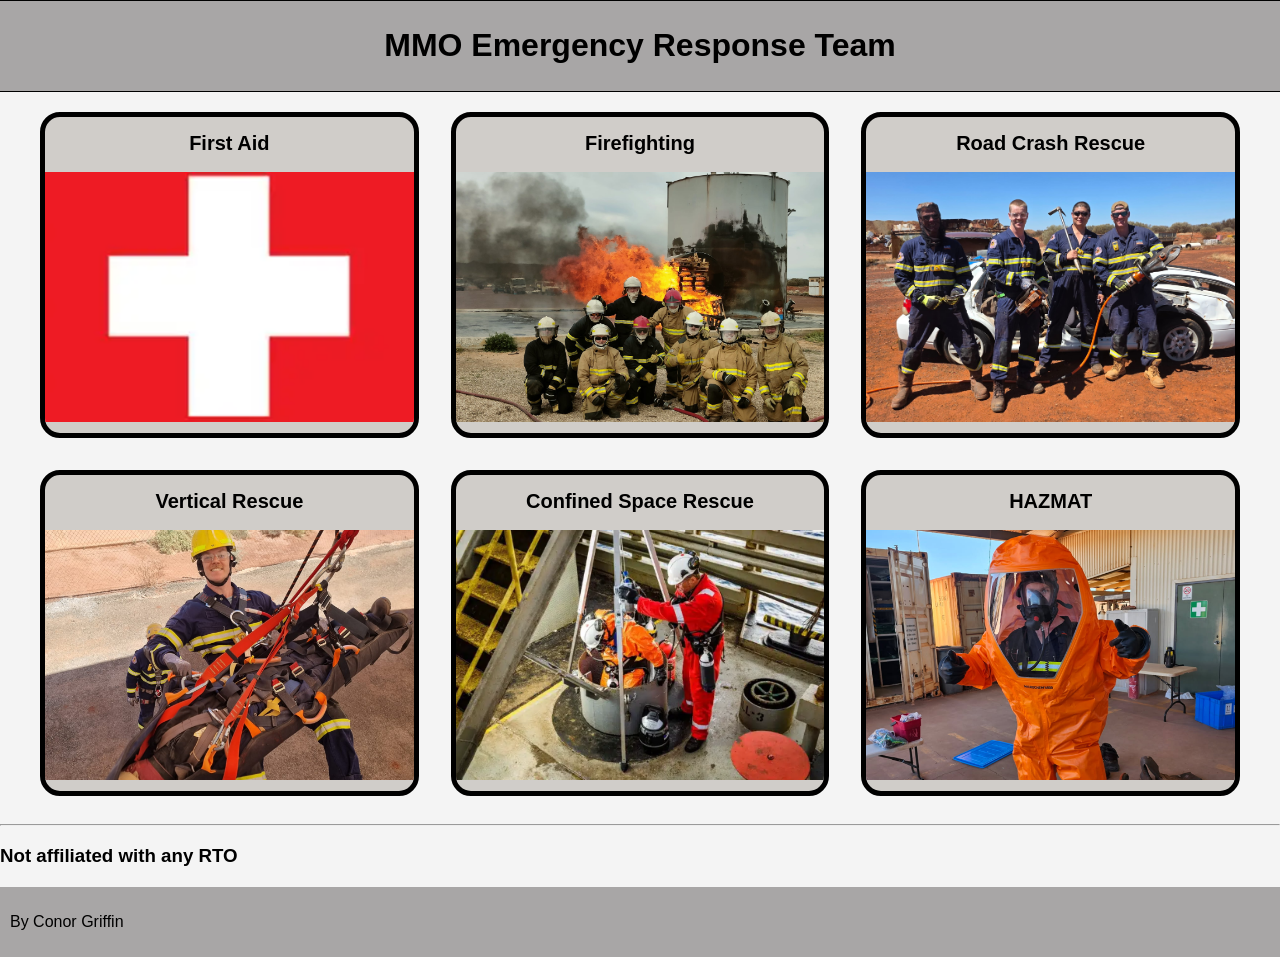
==== index.html @ 2e207e73 "Add files via upload" ====
<!DOCTYPE html>
<html lang="en">
<head>
    <meta charset="UTF-8">
    <meta name="viewport" content="width=device-width, initial-scale=1.0">
    <title>Knowmore</title>
    <link rel="stylesheet" href="./style.css" />
<style>
</style>
</head>
<body>
 <header>
  <h1>MMO Emergency Response Team</h1>
   </header>
 <div class="container">
  
    <div class="grid-container">
      <div class="grid-item">
        <div class="label"><a href=./Topics/FirstAid.html>First Aid</a></div>
        <img src="./assets/images/REDCROSS.png" alt="ERT" height="200">
      </div>
      <div class="grid-item">
        <div class="label"><a href=./Topics/FF.html>Firefighting</a></div>
        <img src="./assets/images/firefighting-pic2.png" alt="ERT" height="200">
      </div>
      <div class="grid-item">
        <div class="label"><a href=./Topics/RoadCrashRescue.html>Road Crash Rescue</a></div>
        <img src="./assets/images/RCR.png" alt="Cars" height="200">
      </div>
      <div class="grid-item">
        <div class="label"><a href=./Topics/VerticalRescue.html>Vertical Rescue</a></div>
        <img src="./assets/images/VRESCUE.png" alt="Perth" height="200">
      </div>
      <div class="grid-item">
        <div class="label"><a href=./Topics/ConfinedSpaceRescue.html>Confined Space Rescue</a></div>
        <img src="./assets/images/CSR.png" alt="History" height="200">
      </div>
      <div class="grid-item">
        <div class="label"><a href=./Topics/HAZMAT.html>HAZMAT</a></div>
        <img src="./assets/images/HAZMAT2.png" alt="History" height="200">
      </div>
    </div>
</div>
    
      <hr />
    <h3>Not affiliated with any RTO</h3>
<footer>
    <p>By Conor Griffin</p>
</footer>
</body>
</html>
---- style.css ----
h1, h2{
    color: black;
    text-align: center;
}
div {
    text-align: center;
}

a {
    color: black;
    text-decoration: none;
}
a:hover {
    text-decoration: underline;
}
.grid-container {
      display: grid;
      grid-template-rows: 1fr 1fr;
      grid-template-columns: 1fr 1fr 1fr;
      gap: 32px;
    }


    .grid-item {
      font-size: 3rem;
      background-color: rgba(129, 120, 107, 0.319);
      border: 5px solid black;
      border-radius: 20px;
      color:black;
      overflow: hidden;
    }

    .grid-item img {
        width: 100%;
        height: 250px;
        object-fit: cover;
    }

    .grid-item .label {
        font-size: 20px;
        font-weight: 550;
        text-align: center;
        min-height: 40px;
        padding-top: 15px;
    }

header {
    position: sticky;
    top: 0;
    background-color: rgb(168, 166, 166);
    text-align: center;
    padding:5px;
    border-bottom: 1px solid;
    border-top: 1px solid;
}

body {
    font-family: Arial, sans-serif;
    margin: 0;
    padding: 0;
    background-color: #f4f4f4;
}

.container {
        max-width: 1200px;
        margin: 0 auto;
        padding: 20px;
      }
    nav a {
        margin: 0 10px;
        text-decoration: none;
        color: black;
    }

footer {
    text-align: left;
    padding: 10px;
    background-color: rgb(168, 166, 166);
    margin-top: 20px;
}
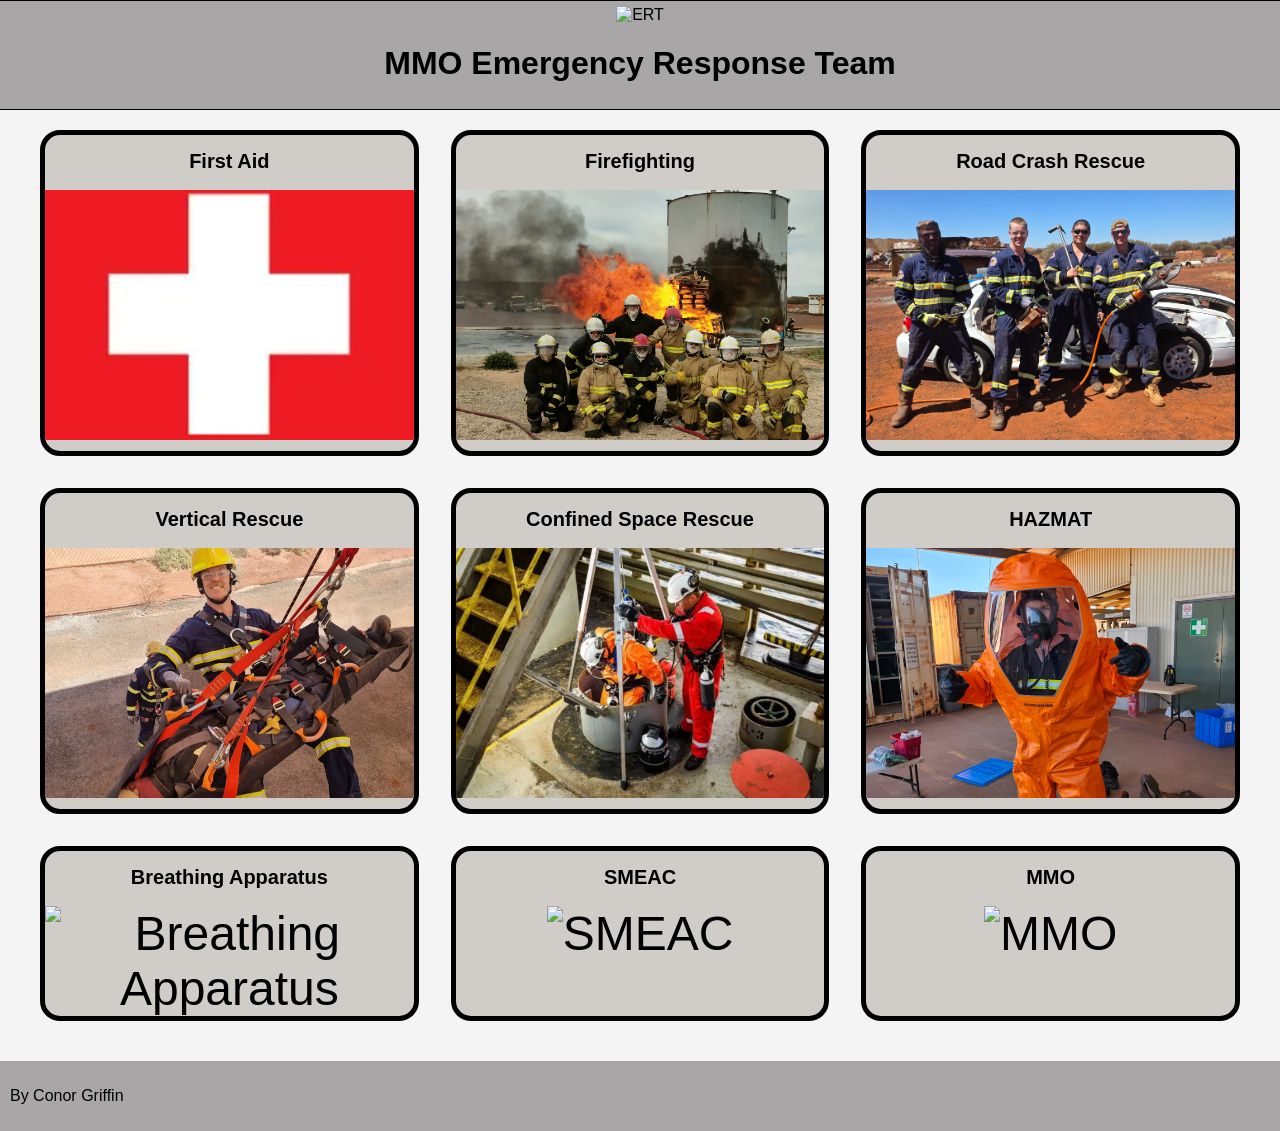
==== commit b57b6343: "Refactor index.html to enhance layout and content Updated the HTML structure to include a logo and a" ====
--- a/index.html
+++ b/index.html
@@ -10,7 +10,10 @@
 </head>
 <body>
  <header>
+  <div class="title">
+  <img class=logo src="./assets/images/LOGO.png" alt="ERT" height="80">
   <h1>MMO Emergency Response Team</h1>
+  </div>
    </header>
  <div class="container">
   
@@ -33,19 +36,29 @@
       </div>
       <div class="grid-item">
         <div class="label"><a href=./Topics/ConfinedSpaceRescue.html>Confined Space Rescue</a></div>
-        <img src="./assets/images/CSR.png" alt="History" height="200">
+        <img src="./assets/images/CSR.png" alt="Confined Space Rescue" height="200">
       </div>
       <div class="grid-item">
         <div class="label"><a href=./Topics/HAZMAT.html>HAZMAT</a></div>
-        <img src="./assets/images/HAZMAT2.png" alt="History" height="200">
+        <img src="./assets/images/HAZMAT2.png" alt="HAZMAT" height="200">
+      </div>
+      <div class="grid-item">
+        <div class="label"><a href=./Topics/BA.html>Breathing Apparatus</a></div>
+        <img src="./assets/images/BA.png" alt="Breathing Apparatus" height="200">
+      </div>
+      <div class="grid-item">
+        <div class="label"><a href=./Topics/SMEAC.html>SMEAC</a></div>
+        <img src="./assets/images/SMEAC.png" alt="SMEAC" height="200">
+      </div>
+      <div class="grid-item">
+        <div class="label"><a href=./Topics/MMO.html>MMO</a></div>
+        <img src="./assets/images/MMO.png" alt="MMO" height="200">
       </div>
     </div>
 </div>
     
-      <hr />
-    <h3>Not affiliated with any RTO</h3>
 <footer>
     <p>By Conor Griffin</p>
 </footer>
 </body>
-</html>+</html>
--- a/style.css
+++ b/style.css
@@ -53,6 +53,11 @@
     border-bottom: 1px solid;
     border-top: 1px solid;
 }
+@media (max-width: 900px) {
+    header {
+        position: static !important;
+    }
+    }
 
 body {
     font-family: Arial, sans-serif;
@@ -77,4 +82,4 @@
     padding: 10px;
     background-color: rgb(168, 166, 166);
     margin-top: 20px;
-}+}
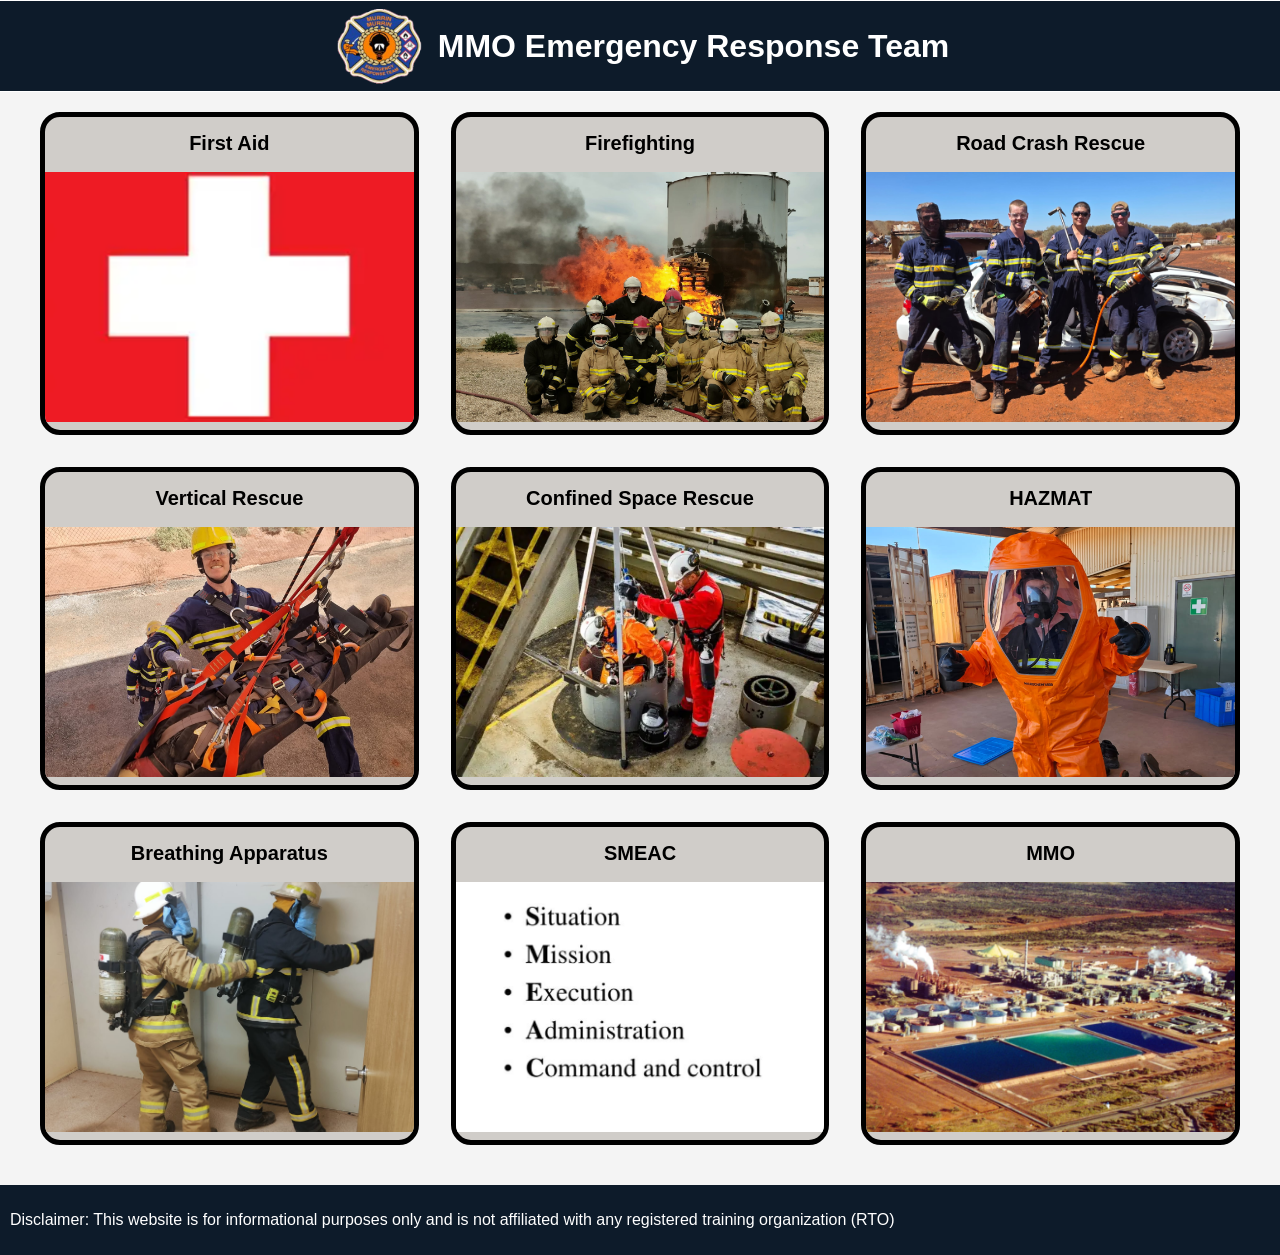
==== commit 0cb9dda0: "Change title to 'ERT MVP' and update footer Updated the title and footer content of the HTML documen" ====
--- a/index.html
+++ b/index.html
@@ -3,7 +3,7 @@
 <head>
     <meta charset="UTF-8">
     <meta name="viewport" content="width=device-width, initial-scale=1.0">
-    <title>Knowmore</title>
+    <title>ERT MVP</title>
     <link rel="stylesheet" href="./style.css" />
 <style>
 </style>
@@ -58,7 +58,7 @@
 </div>
     
 <footer>
-    <p>By Conor Griffin</p>
+    <p>Disclaimer: This website is for informational purposes only and is not affiliated with any registered training organization (RTO)</p>
 </footer>
 </body>
 </html>
--- a/style.css
+++ b/style.css
@@ -1,4 +1,9 @@
-h1, h2{
+h1 {
+    color: white;
+    text-align: center;
+}
+
+h2 {
     color: black;
     text-align: center;
 }
@@ -15,7 +20,7 @@
 }
 .grid-container {
       display: grid;
-      grid-template-rows: 1fr 1fr;
+      grid-template-rows: 1fr 1fr 1fr;
       grid-template-columns: 1fr 1fr 1fr;
       gap: 32px;
     }
@@ -47,17 +52,36 @@
 header {
     position: sticky;
     top: 0;
-    background-color: rgb(168, 166, 166);
+    background-color: #0d1b2a;
     text-align: center;
     padding:5px;
     border-bottom: 1px solid;
     border-top: 1px solid;
+    color: white;
+    display: flex;
+    justify-content: center;
+    align-items: center;
 }
+
 @media (max-width: 900px) {
     header {
         position: static !important;
     }
     }
+
+@media (max-width: 600px) {
+   .grid-container {
+      display: grid;
+      grid-template-rows: 1fr 1fr 1fr 1fr 1fr 1fr 1fr 1fr 1fr;
+      grid-template-columns: 1fr;
+      gap: 32px;
+    }
+}
+
+.grid-item {
+        font-size: 2rem;
+    }
+
 
 body {
     font-family: Arial, sans-serif;
@@ -80,6 +104,13 @@
 footer {
     text-align: left;
     padding: 10px;
-    background-color: rgb(168, 166, 166);
+    background-color: #0d1b2a;
     margin-top: 20px;
+    color:white
 }
+
+.title {
+    display: flex;
+    align-items: center;
+    gap: 10px;
+}
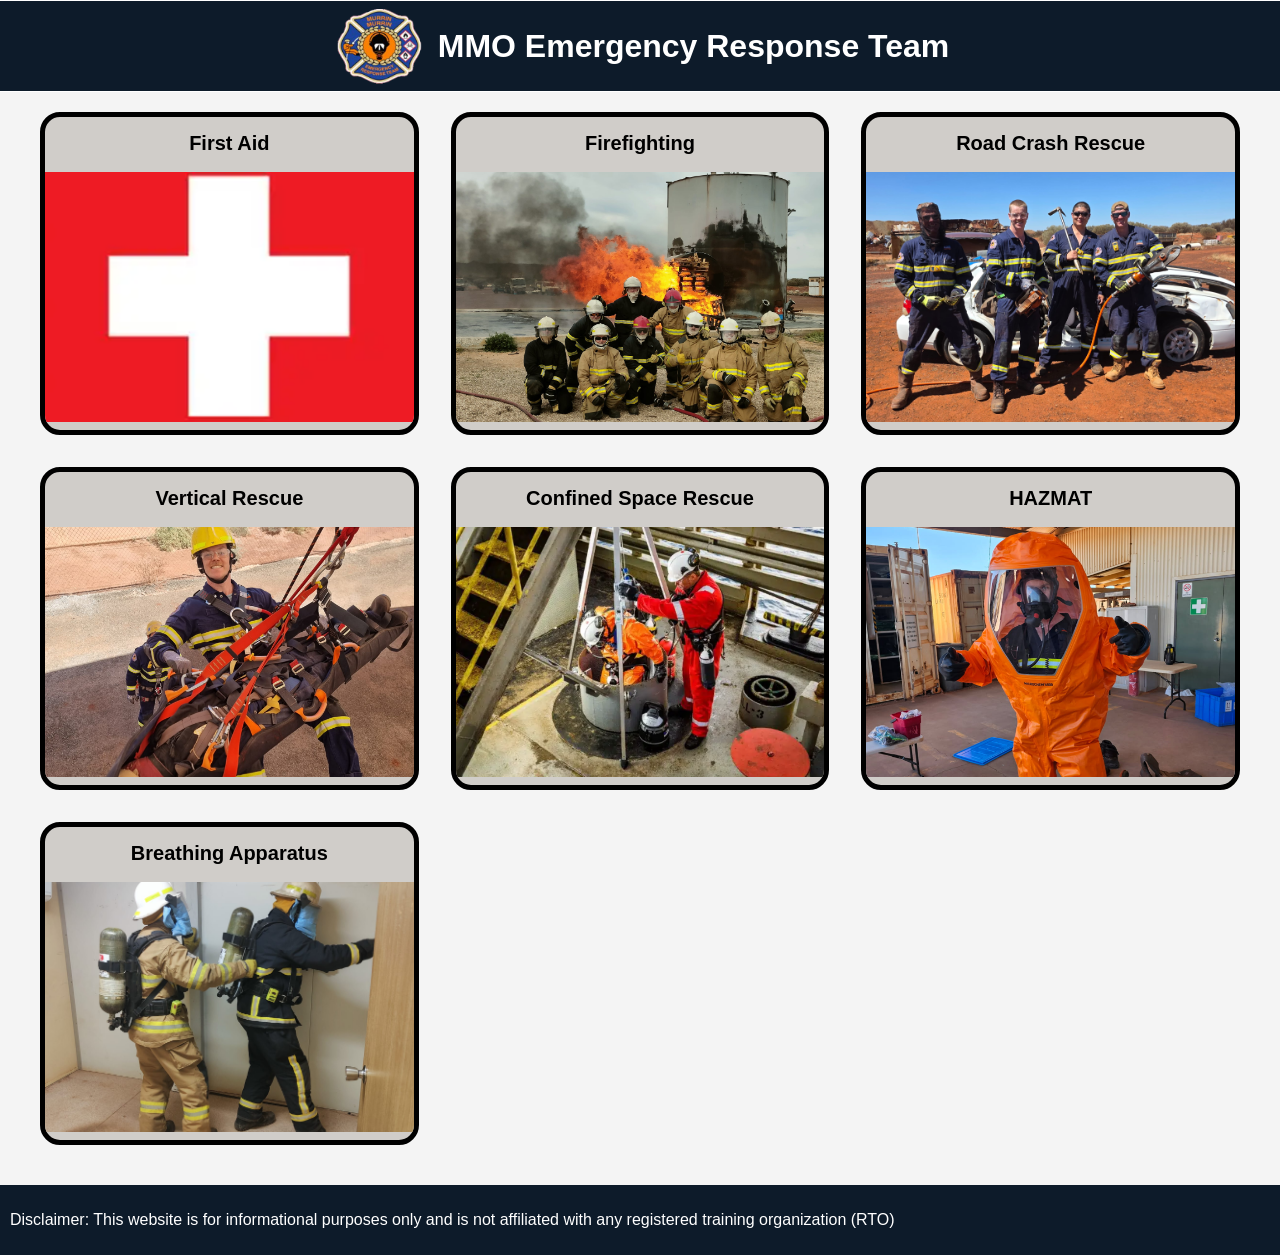
==== commit dc74895c: "Refactor index.html structure and links" ====
--- a/index.html
+++ b/index.html
@@ -3,7 +3,7 @@
 <head>
     <meta charset="UTF-8">
     <meta name="viewport" content="width=device-width, initial-scale=1.0">
-    <title>ERT MVP</title>
+    <title>Knowmore</title>
     <link rel="stylesheet" href="./style.css" />
 <style>
 </style>
@@ -18,42 +18,34 @@
  <div class="container">
   
     <div class="grid-container">
-      <div class="grid-item">
-        <div class="label"><a href=./Topics/FirstAid.html>First Aid</a></div>
+      <a href=./Topics/FirstAid.html><div class="grid-item">
+        <div class="label">First Aid</div>
         <img src="./assets/images/REDCROSS.png" alt="ERT" height="200">
-      </div>
-      <div class="grid-item">
-        <div class="label"><a href=./Topics/FF.html>Firefighting</a></div>
+      </div></a>
+      <a href=./Topics/FF.html><div class="grid-item">
+        <div class="label">Firefighting</div>
         <img src="./assets/images/firefighting-pic2.png" alt="ERT" height="200">
-      </div>
-      <div class="grid-item">
-        <div class="label"><a href=./Topics/RoadCrashRescue.html>Road Crash Rescue</a></div>
+      </div></a>
+      <a href=./Topics/RoadCrashRescue.html><div class="grid-item">
+        <div class="label">Road Crash Rescue</div>
         <img src="./assets/images/RCR.png" alt="Cars" height="200">
-      </div>
-      <div class="grid-item">
-        <div class="label"><a href=./Topics/VerticalRescue.html>Vertical Rescue</a></div>
+      </div></a>
+      <a href=./Topics/VerticalRescue.html><div class="grid-item">
+        <div class="label">Vertical Rescue</div>
         <img src="./assets/images/VRESCUE.png" alt="Perth" height="200">
-      </div>
-      <div class="grid-item">
-        <div class="label"><a href=./Topics/ConfinedSpaceRescue.html>Confined Space Rescue</a></div>
+      </div></a>
+      <a href=./Topics/ConfinedSpaceRescue.html><div class="grid-item">
+        <div class="label">Confined Space Rescue</div>
         <img src="./assets/images/CSR.png" alt="Confined Space Rescue" height="200">
-      </div>
-      <div class="grid-item">
-        <div class="label"><a href=./Topics/HAZMAT.html>HAZMAT</a></div>
+      </div></a>
+      <a href=./Topics/HAZMAT.html><div class="grid-item">
+        <div class="label">HAZMAT</div>
         <img src="./assets/images/HAZMAT2.png" alt="HAZMAT" height="200">
-      </div>
-      <div class="grid-item">
-        <div class="label"><a href=./Topics/BA.html>Breathing Apparatus</a></div>
+      </div></a>
+      <a href=./Topics/BA.html><div class="grid-item">
+        <div class="label">Breathing Apparatus</div>
         <img src="./assets/images/BA.png" alt="Breathing Apparatus" height="200">
-      </div>
-      <div class="grid-item">
-        <div class="label"><a href=./Topics/SMEAC.html>SMEAC</a></div>
-        <img src="./assets/images/SMEAC.png" alt="SMEAC" height="200">
-      </div>
-      <div class="grid-item">
-        <div class="label"><a href=./Topics/MMO.html>MMO</a></div>
-        <img src="./assets/images/MMO.png" alt="MMO" height="200">
-      </div>
+      </div></a>
     </div>
 </div>
     
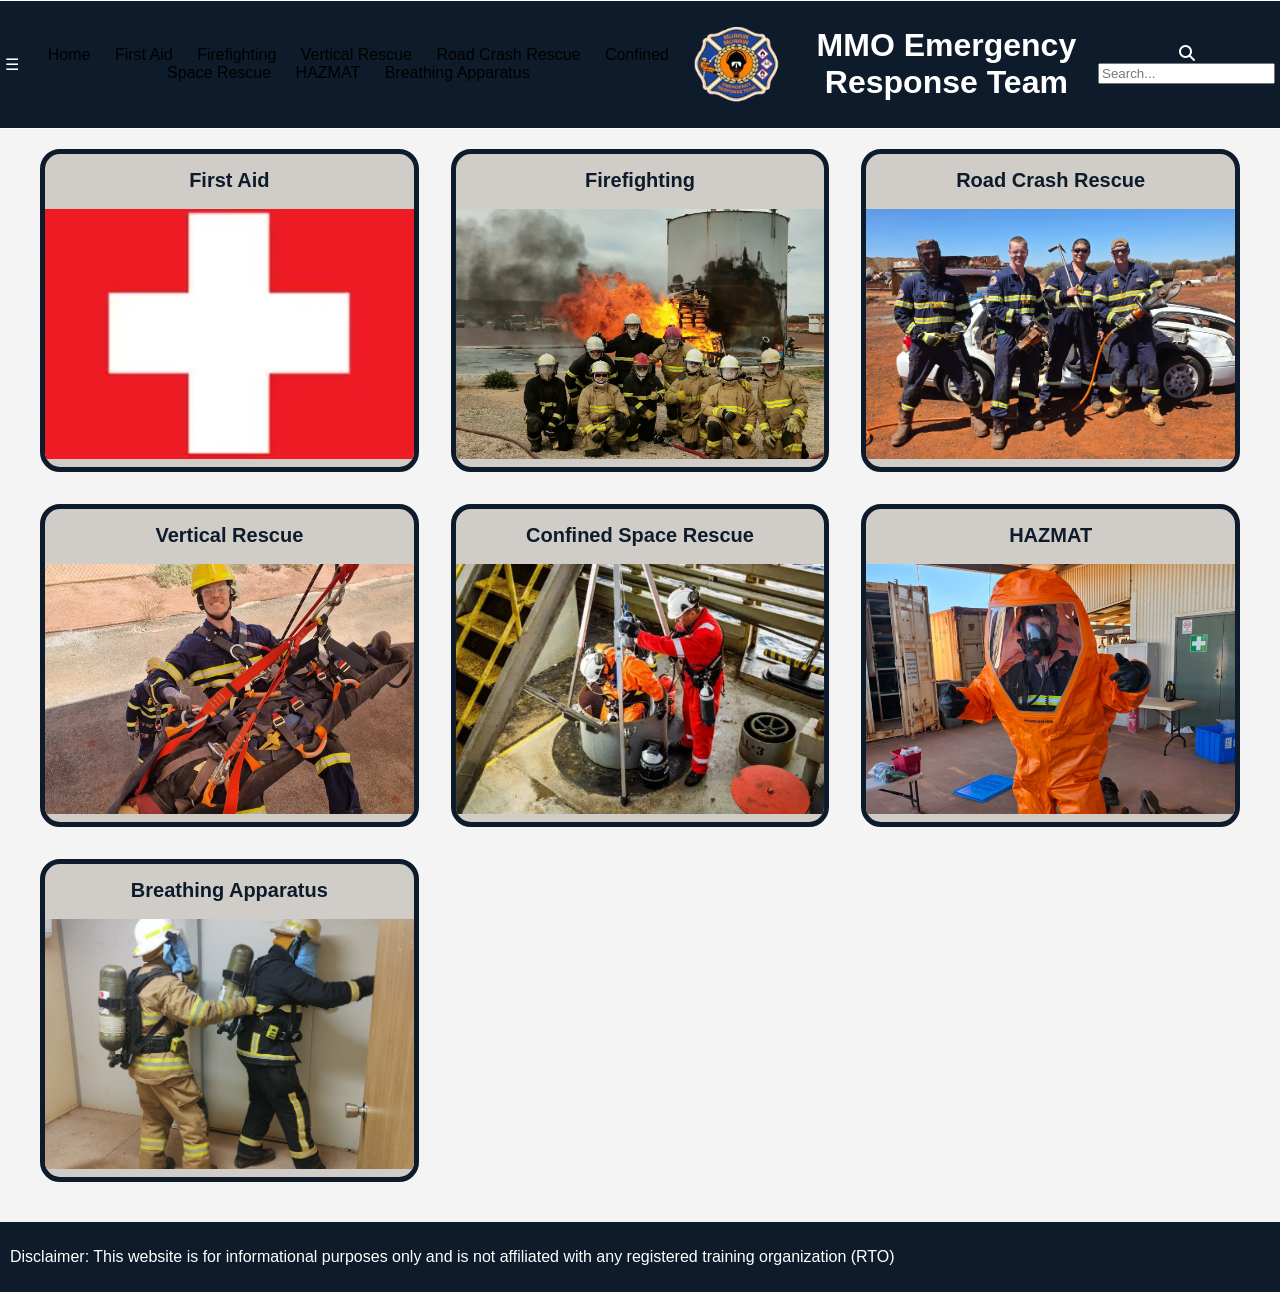
==== commit a3697164: "Update index.html" ====
--- a/index.html
+++ b/index.html
@@ -3,16 +3,34 @@
 <head>
     <meta charset="UTF-8">
     <meta name="viewport" content="width=device-width, initial-scale=1.0">
-    <title>Knowmore</title>
+    <title>ERT MVP</title>
     <link rel="stylesheet" href="./style.css" />
 <style>
 </style>
+<script src="indexscript.js"defer></script>
+<link rel="stylesheet" href="https://cdnjs.cloudflare.com/ajax/libs/font-awesome/6.5.2/css/all.min.css">
 </head>
 <body>
  <header>
+
+             <div id=menuButton class="menu-icon" onclick="toggleMenu()">☰</div>
+         <nav id="menu" class="hidden">
+        <a href="./index.html">Home</a>
+        <a href="./Topics/FirstAid.html">First Aid</a>
+        <a href="./Topics/FF.html">Firefighting</a>
+        <a href="./Topics/VerticalRescue.html">Vertical Rescue</a>
+        <a href="./Topics/RoadCrashRescue.html">Road Crash Rescue</a>
+        <a href="./Topics/ConfinedSpaceRescue.html">Confined Space Rescue</a>
+        <a href="./Topics/HAZMAT.html">HAZMAT</a>
+        <a href="./BA.html">Breathing Apparatus</a>
+    </nav>
   <div class="title">
   <img class=logo src="./assets/images/LOGO.png" alt="ERT" height="80">
   <h1>MMO Emergency Response Team</h1>
+  </div>
+  <div class="SearchBar">
+     <i class="fa-solid fa-magnifying-glass search-icon" onclick="toggleSearch()"></i>
+    <input type="text" id="searchInput" placeholder="Search..."onkeyup="searchPage()" class="hidden-search">
   </div>
    </header>
  <div class="container">
--- a/style.css
+++ b/style.css
@@ -12,7 +12,7 @@
 }
 
 a {
-    color: black;
+    color: #0d1b2a;
     text-decoration: none;
 }
 a:hover {
@@ -29,9 +29,9 @@
     .grid-item {
       font-size: 3rem;
       background-color: rgba(129, 120, 107, 0.319);
-      border: 5px solid black;
+      border: 5px solid #0d1b2a;
       border-radius: 20px;
-      color:black;
+      color:#0d1b2a;
       overflow: hidden;
     }
 
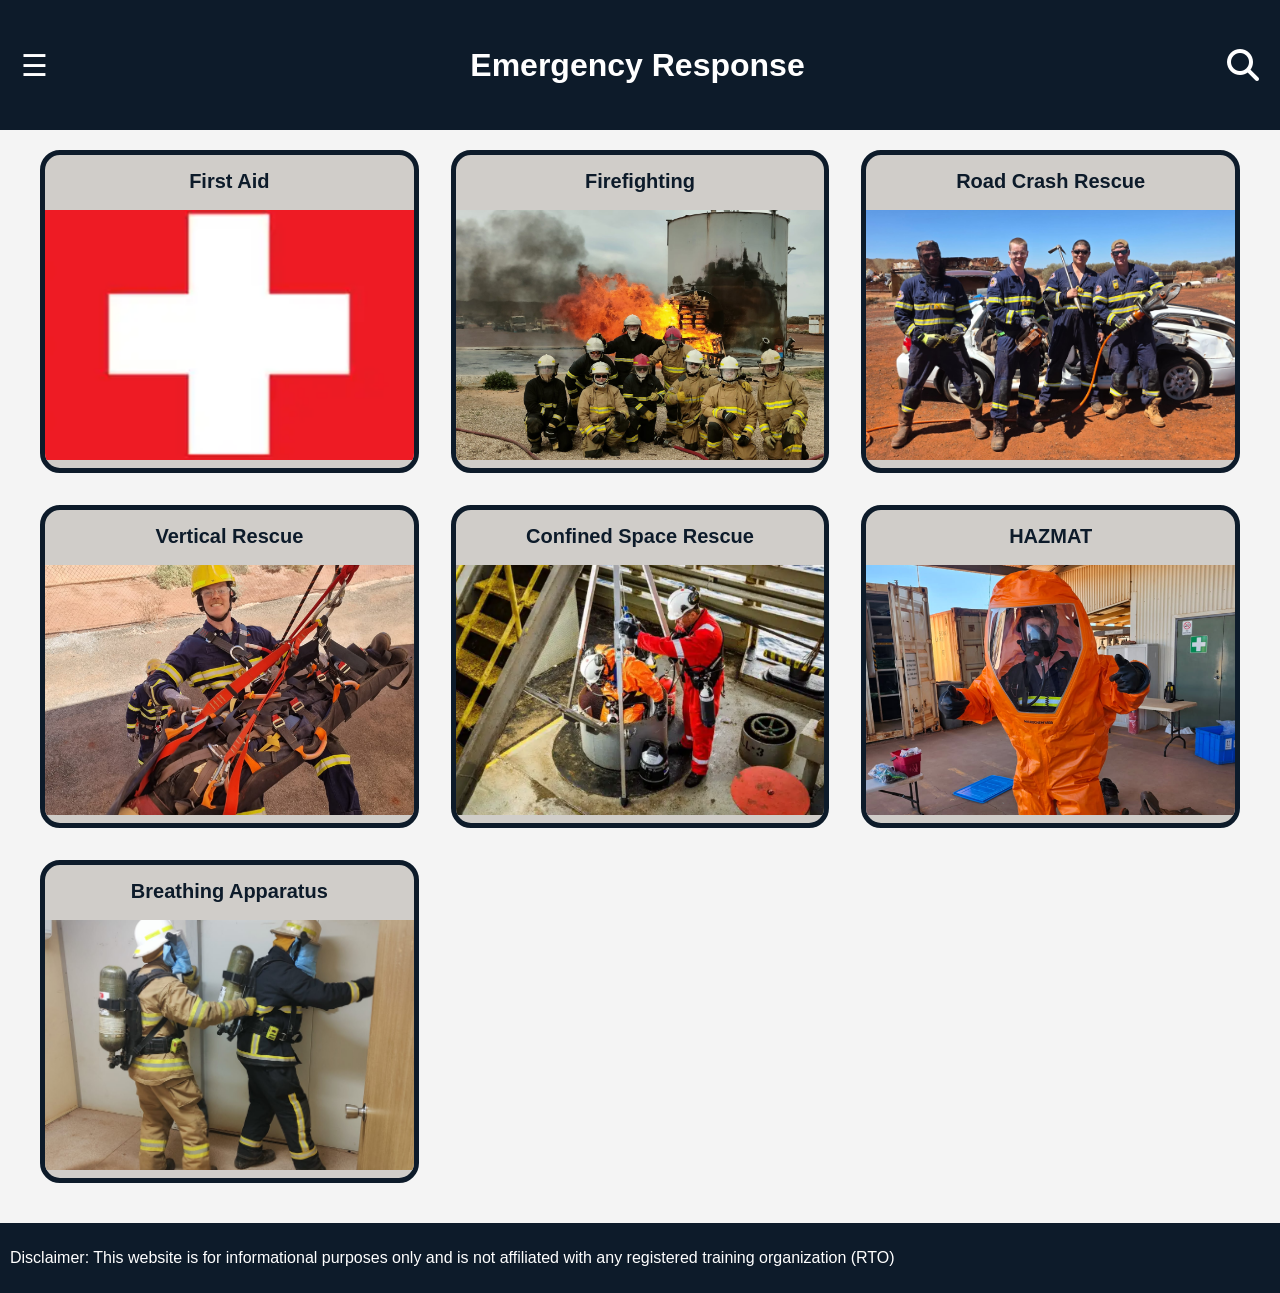
==== commit 5b106306: "Fix HTML structure and update header content" ====
--- a/index.html
+++ b/index.html
@@ -25,8 +25,8 @@
         <a href="./BA.html">Breathing Apparatus</a>
     </nav>
   <div class="title">
-  <img class=logo src="./assets/images/LOGO.png" alt="ERT" height="80">
-  <h1>MMO Emergency Response Team</h1>
+  <img class=hidden src="./assets/images/LOGO.png" alt="ERT" height="80">
+  <h1>Emergency Response</h1>
   </div>
   <div class="SearchBar">
      <i class="fa-solid fa-magnifying-glass search-icon" onclick="toggleSearch()"></i>
--- a/style.css
+++ b/style.css
@@ -55,12 +55,12 @@
     background-color: #0d1b2a;
     text-align: center;
     padding:5px;
-    border-bottom: 1px solid;
-    border-top: 1px solid;
+
     color: white;
     display: flex;
-    justify-content: center;
+    justify-content: space-between;
     align-items: center;
+    height: var(--header-height);
 }
 
 @media (max-width: 900px) {
@@ -98,7 +98,7 @@
     nav a {
         margin: 0 10px;
         text-decoration: none;
-        color: black;
+        color: white;
     }
 
 footer {
@@ -114,3 +114,53 @@
     align-items: center;
     gap: 10px;
 }
+
+.hidden {
+  display: none;
+}
+
+nav {
+    position: fixed;
+    left: 0;
+    width: 100%;
+    top: var(--header-height);
+    height: calc(100vh - var(--header-height));
+
+    background: #13273A;
+
+    display: flex;
+    flex-direction: column;
+    align-items: flex-start;
+    padding-top: 30px;
+    gap: 20px;
+}
+
+.menu-icon {
+  font-size: 30px;
+  color: white;
+  cursor: pointer;
+  margin-left: 1rem;
+}
+
+.SearchBar {
+  display: flex;
+  align-items: center;
+  gap: 10px;
+}
+
+#searchInput {
+  padding: 8px;
+  border: 1px solid #ccc;
+  border-radius: 5px;
+  display:none;
+}
+
+.search-icon {
+    cursor: pointer;
+    font-size: 2rem;
+    margin-right: 1rem;
+}
+
+:root {
+    --header-height: 120px;
+}
